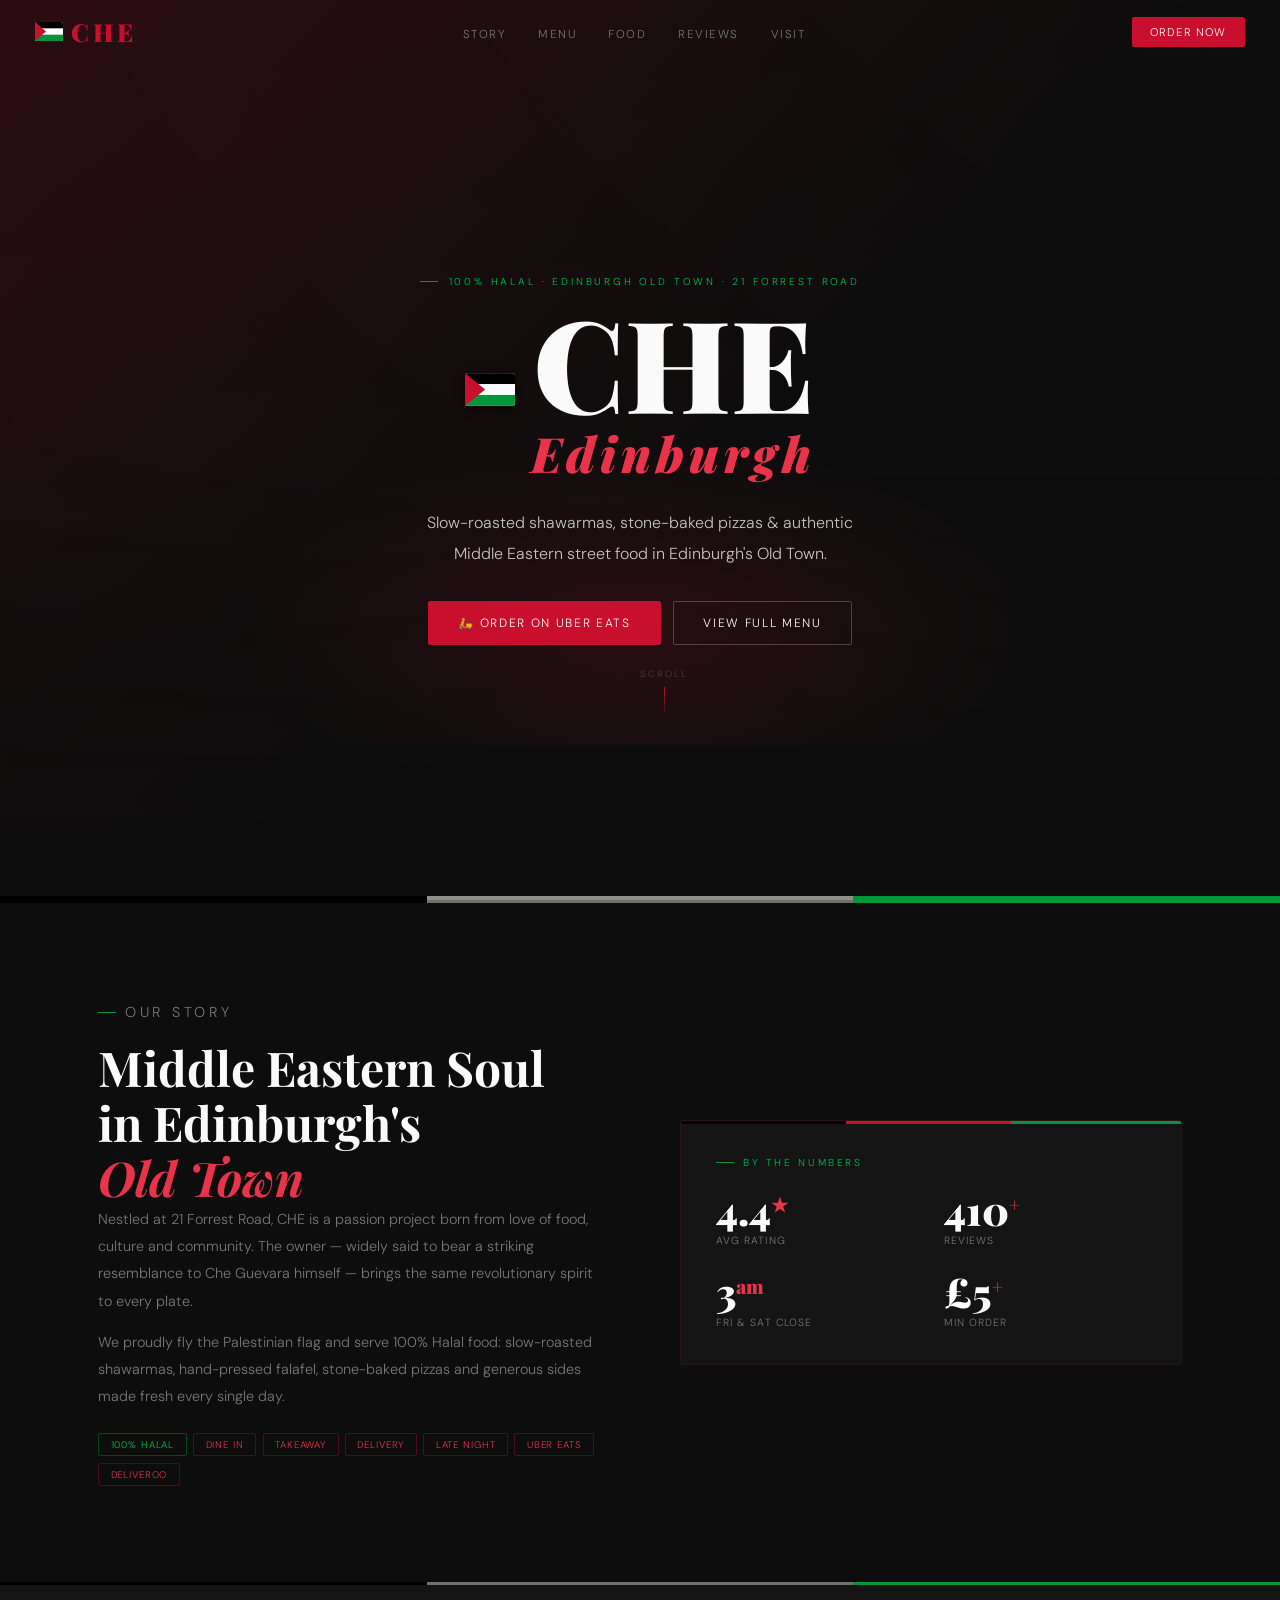
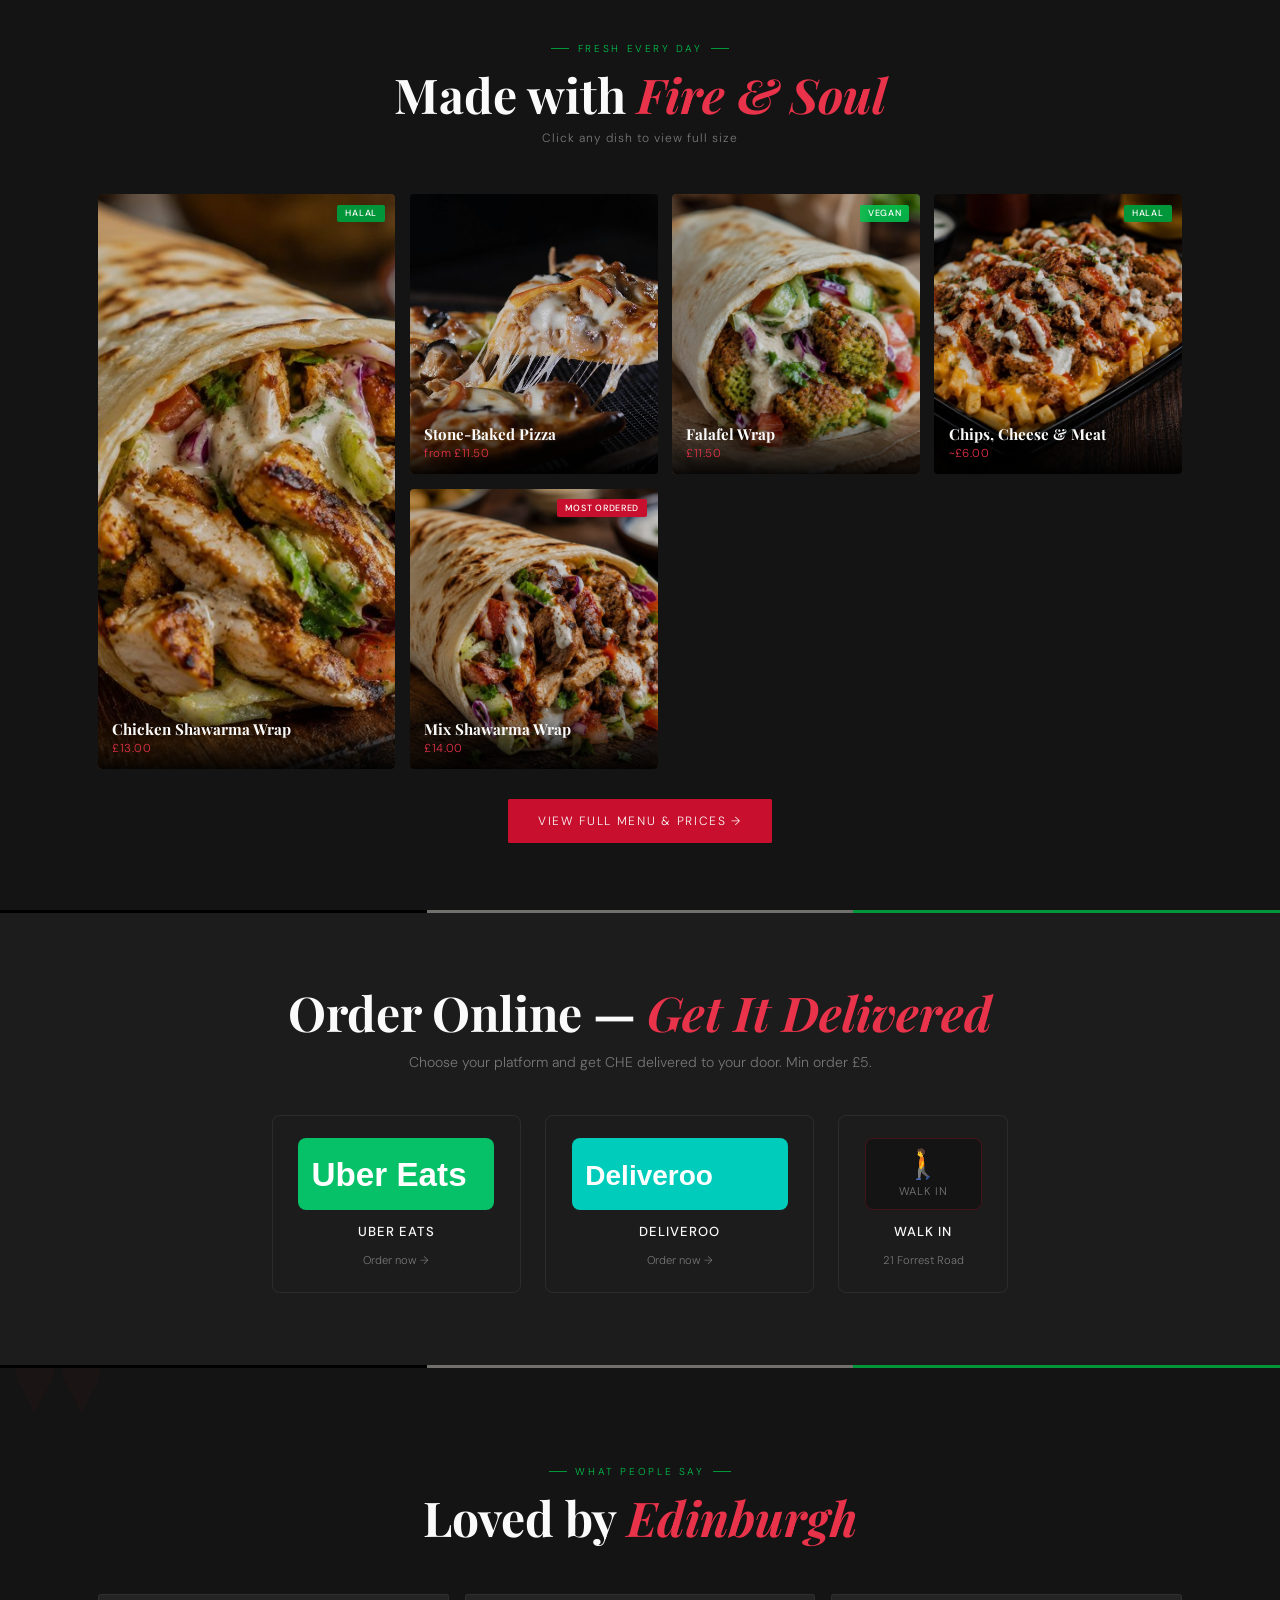
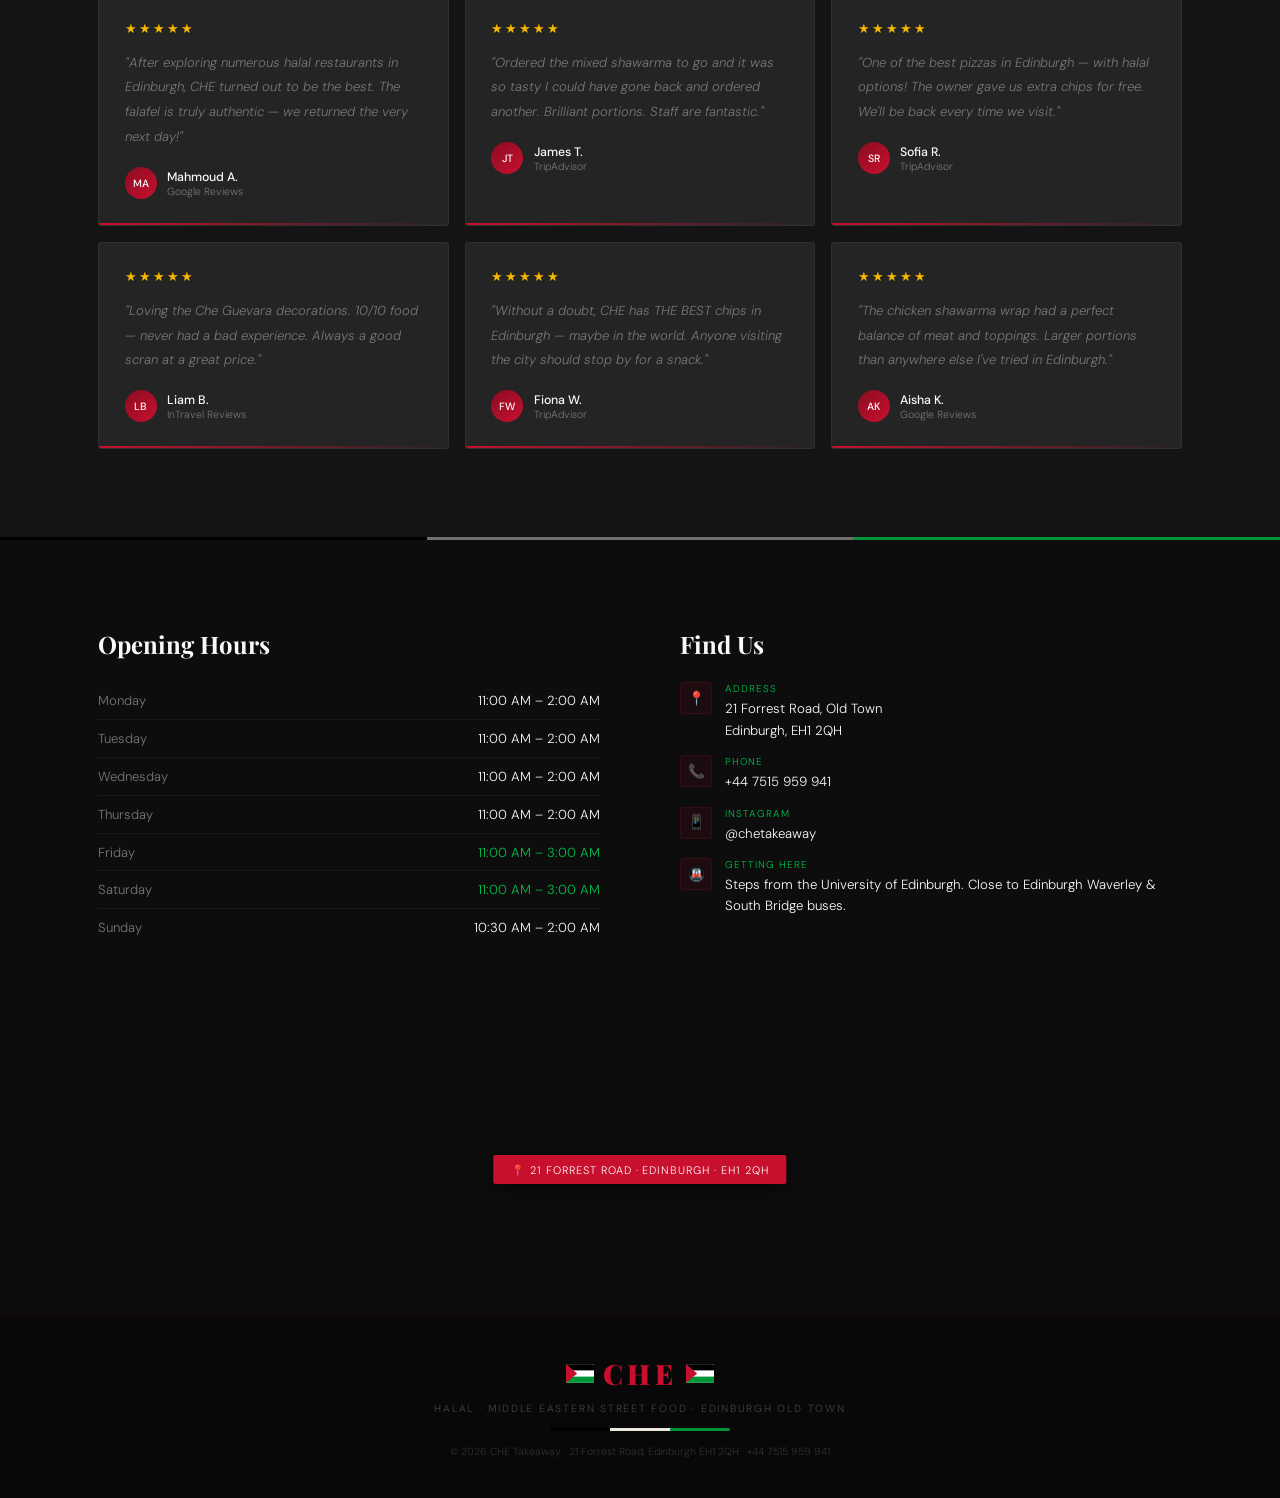
==== index.html @ 6ca1e1d2 "initial commit" ====
<!DOCTYPE html>
<html lang="en">
<head>
<meta charset="UTF-8">
<meta name="viewport" content="width=device-width, initial-scale=1.0">
<meta name="description" content="CHE Takeaway Edinburgh — 100% Halal shawarmas, stone-baked pizzas & Middle Eastern street food at 21 Forrest Road, Old Town, Edinburgh EH1 2QH.">
<title>CHE — Halal Edinburgh · 21 Forrest Road</title>
<link rel="preconnect" href="https://fonts.googleapis.com">
<link rel="preconnect" href="https://fonts.gstatic.com" crossorigin>
<link href="https://fonts.googleapis.com/css2?family=Playfair+Display:ital,wght@0,700;0,900;1,700&family=DM+Sans:opsz,wght@9..40,300;9..40,400;9..40,500&display=swap" rel="stylesheet">
<link rel="stylesheet" href="style.css">
</head>
<body>

<!-- NAV -->
<nav id="nav">
  <a class="nav-logo" href="index.html">
    <svg class="flag-sm" viewBox="0 0 28 19" xmlns="http://www.w3.org/2000/svg"><rect width="28" height="19" fill="#fff"/><rect width="28" height="6.33" fill="#000"/><rect y="12.67" width="28" height="6.33" fill="#009639"/><polygon points="0,0 11,9.5 0,19" fill="#C8102E"/></svg>
    <span class="logo-text">CHE</span>
  </a>
  <ul class="nav-links">
    <li><a href="#about">Story</a></li>
    <li><a href="menu.html">Menu</a></li>
    <li><a href="#food">Food</a></li>
    <li><a href="#reviews">Reviews</a></li>
    <li><a href="#visit">Visit</a></li>
  </ul>
  <div class="nav-actions">
    <a href="https://www.ubereats.com/gb/store/che-takeaway/v60_GKCqQgy2SAcvM6nmnQ?diningMode=DELIVERY&sc=SEARCH_SUGGESTION" target="_blank" class="btn-order">Order Now</a>
  </div>
  <button class="ham" id="ham" aria-label="Open menu">
    <span></span><span></span><span></span>
  </button>
</nav>

<!-- MOBILE DRAWER -->
<div class="mob-menu" id="mobMenu">
  <button class="mob-close" id="mobClose">✕</button>
  <nav class="mob-nav">
    <a href="#about" class="mob-link">Our Story</a>
    <a href="menu.html" class="mob-link">Full Menu</a>
    <a href="#food" class="mob-link">Food</a>
    <a href="#reviews" class="mob-link">Reviews</a>
    <a href="#visit" class="mob-link">Visit Us</a>
  </nav>
  <div class="mob-order">
    <a href="https://www.ubereats.com/gb/store/che-takeaway/v60_GKCqQgy2SAcvM6nmnQ?diningMode=DELIVERY&sc=SEARCH_SUGGESTION" target="_blank" class="mob-btn ue">Uber Eats</a>
    <a href="https://deliveroo.co.uk/menu/edinburgh/old-town-and-canongate/che-old-town?utm_medium=affiliate&utm_source=google_maps_link&fulfillment_type=DELIVERY" target="_blank" class="mob-btn dr">Deliveroo</a>
  </div>
  <div class="mob-flags">
    <svg viewBox="0 0 36 24" class="flag-md" xmlns="http://www.w3.org/2000/svg"><rect width="36" height="24" fill="#fff"/><rect width="36" height="8" fill="#000"/><rect y="16" width="36" height="8" fill="#009639"/><polygon points="0,0 14,12 0,24" fill="#C8102E"/></svg>
    <svg viewBox="0 0 36 24" class="flag-md" xmlns="http://www.w3.org/2000/svg"><rect width="36" height="24" fill="#fff"/><rect width="36" height="8" fill="#000"/><rect y="16" width="36" height="8" fill="#009639"/><polygon points="0,0 14,12 0,24" fill="#C8102E"/></svg>
    <svg viewBox="0 0 36 24" class="flag-md" xmlns="http://www.w3.org/2000/svg"><rect width="36" height="24" fill="#fff"/><rect width="36" height="8" fill="#000"/><rect y="16" width="36" height="8" fill="#009639"/><polygon points="0,0 14,12 0,24" fill="#C8102E"/></svg>
  </div>
</div>

<!-- HERO -->
<section class="hero" id="hero">
  <div class="hero-img">
    <img
      src="https://images.unsplash.com/photo-1603360946369-dc9bb6258143?auto=format&fit=crop&w=2400&q=95&fm=jpg"
      alt="Authentic chicken shawarma at CHE Edinburgh"
      fetchpriority="high"
      decoding="async"
      id="heroImg"
    >
    <div class="hero-img-overlay"></div>
  </div>
  <div class="hero-content">
    <div class="hero-glow"></div>
    <p class="hero-eye hero-anim" style="--d:0ms">
      <span class="eye-line"></span>
      100% Halal · Edinburgh Old Town · 21 Forrest Road
    </p>
    <div class="hero-title-wrap hero-anim" style="--d:200ms">
      <svg class="hero-flag" viewBox="0 0 52 34" xmlns="http://www.w3.org/2000/svg"><rect width="52" height="34" fill="#fff"/><rect width="52" height="11.33" fill="#000"/><rect y="22.67" width="52" height="11.33" fill="#009639"/><polygon points="0,0 21,17 0,34" fill="#C8102E"/></svg>
      <h1 class="hero-title">CHE<em>Edinburgh</em></h1>
    </div>
    <p class="hero-sub hero-anim" style="--d:400ms">
      Slow-roasted shawarmas, stone-baked pizzas &amp; authentic<br>Middle Eastern street food in Edinburgh's Old Town.
    </p>
    <div class="hero-btns hero-anim" style="--d:580ms">
      <a href="https://www.ubereats.com/gb/store/che-takeaway/v60_GKCqQgy2SAcvM6nmnQ?diningMode=DELIVERY&sc=SEARCH_SUGGESTION" target="_blank" class="btn-primary">🛵 Order on Uber Eats</a>
      <a href="menu.html" class="btn-ghost">View Full Menu</a>
    </div>
    <div class="hero-scroll hero-anim" style="--d:1000ms">
      <span>Scroll</span>
      <div class="scroll-line"></div>
    </div>
  </div>
  <div class="flag-band"><div class="fb-blk"></div><div class="fb-wht"></div><div class="fb-grn"></div></div>
</section>

<div class="flag-divider"><div></div><div></div><div></div></div>

<!-- ABOUT -->
<section id="about">
  <div class="about-wrap">
    <div class="about-text" data-anim="fade-left">
      <p class="section-label">Our Story</p>
      <h2 class="section-title">Middle Eastern Soul<br>in Edinburgh's<br><em>Old Town</em></h2>
      <p>Nestled at 21 Forrest Road, CHE is a passion project born from love of food, culture and community. The owner — widely said to bear a striking resemblance to Che Guevara himself — brings the same revolutionary spirit to every plate.</p>
      <p>We proudly fly the Palestinian flag and serve 100% Halal food: slow-roasted shawarmas, hand-pressed falafel, stone-baked pizzas and generous sides made fresh every single day.</p>
      <div class="badges" data-anim="fade-up" data-delay="200">
        <span class="badge green">100% Halal</span>
        <span class="badge">Dine In</span>
        <span class="badge">Takeaway</span>
        <span class="badge">Delivery</span>
        <span class="badge">Late Night</span>
        <span class="badge">Uber Eats</span>
        <span class="badge">Deliveroo</span>
      </div>
    </div>
    <div class="about-card" data-anim="fade-right">
      <div class="card-flag-bar"></div>
      <p class="section-label">By the Numbers</p>
      <div class="stats-grid">
        <div class="stat" data-anim="fade-up" data-delay="0"><div class="stat-num">4.4<sup>★</sup></div><div class="stat-lbl">Avg Rating</div></div>
        <div class="stat" data-anim="fade-up" data-delay="100"><div class="stat-num">410<sup>+</sup></div><div class="stat-lbl">Reviews</div></div>
        <div class="stat" data-anim="fade-up" data-delay="200"><div class="stat-num">3<sup>am</sup></div><div class="stat-lbl">Fri &amp; Sat Close</div></div>
        <div class="stat" data-anim="fade-up" data-delay="300"><div class="stat-num">£5<sup>+</sup></div><div class="stat-lbl">Min Order</div></div>
      </div>
    </div>
  </div>
</section>

<div class="flag-divider"><div></div><div></div><div></div></div>

<!-- FOOD SHOWCASE -->
<section id="food" class="showcase-section">
  <div class="section-inner">
    <div class="sec-hd" data-anim="fade-up">
      <p class="sec-eye">Fresh Every Day</p>
      <h2 class="section-title">Made with <em>Fire &amp; Soul</em></h2>
      <p class="sec-sub">Click any dish to view full size</p>
    </div>
    <div class="showcase-grid">
      <div class="food-card tall" data-anim="zoom-in" data-delay="0" onclick="openGallery(0)">
        <img src="images/shawarma.jpg" alt="Chicken Shawarma Wrap" loading="lazy" onerror="imgFallback(this)">
        <div class="fc-badge halal">Halal</div>
        <div class="fc-info"><div class="fc-name">Chicken Shawarma Wrap</div><div class="fc-price">£13.00</div></div>
        <div class="fc-zoom">⊕</div>
      </div>
      <div class="food-card" data-anim="zoom-in" data-delay="80" onclick="openGallery(1)">
        <img src="images/campagnol_pizza.jpg" alt="Stone-Baked Pizza" loading="lazy" onerror="imgFallback(this)">
        <div class="fc-info"><div class="fc-name">Stone-Baked Pizza</div><div class="fc-price">from £11.50</div></div>
        <div class="fc-zoom">⊕</div>
      </div>
      <div class="food-card" data-anim="zoom-in" data-delay="160" onclick="openGallery(2)">
        <img src="images/falafel_wrap.jpg" alt="Falafel Wrap" loading="lazy" onerror="imgFallback(this)">
        <div class="fc-badge vegan">Vegan</div>
        <div class="fc-info"><div class="fc-name">Falafel Wrap</div><div class="fc-price">£11.50</div></div>
        <div class="fc-zoom">⊕</div>
      </div>
      <div class="food-card" data-anim="zoom-in" data-delay="240" onclick="openGallery(3)">
        <img src="images/loaded_chips.jpg" alt="Loaded Chips with Meat" loading="lazy" onerror="imgFallback(this)">
        <div class="fc-badge halal">Halal</div>
        <div class="fc-info"><div class="fc-name">Chips, Cheese &amp; Meat</div><div class="fc-price">~£6.00</div></div>
        <div class="fc-zoom">⊕</div>
      </div>
      <div class="food-card" data-anim="zoom-in" data-delay="320" onclick="openGallery(4)">
        <img src="images/mix_shawarma.jpg" alt="Mix Shawarma Wrap" loading="lazy" onerror="imgFallback(this)">
        <div class="fc-badge best">Most Ordered</div>
        <div class="fc-info"><div class="fc-name">Mix Shawarma Wrap</div><div class="fc-price">£14.00</div></div>
        <div class="fc-zoom">⊕</div>
      </div>
    </div>
    <div class="showcase-cta" data-anim="fade-up" data-delay="200">
      <a href="menu.html" class="btn-primary">View Full Menu &amp; Prices →</a>
    </div>
  </div>
</section>

<!-- LIGHTBOX -->
<div class="lightbox" id="lightbox">
  <div class="lb-backdrop" onclick="closeLightbox()"></div>
  <button class="lb-close" onclick="closeLightbox()">✕</button>
  <button class="lb-prev" onclick="shiftGallery(-1)">&#8592;</button>
  <button class="lb-next" onclick="shiftGallery(1)">&#8594;</button>
  <div class="lb-inner">
    <img id="lb-img" src="" alt="">
    <div class="lb-caption">
      <div id="lb-name"></div>
      <div id="lb-price"></div>
    </div>
  </div>
</div>

<div class="flag-divider"><div></div><div></div><div></div></div>

<!-- ORDER NOW — proper brand logos -->
<section class="order-section" id="order">
  <div class="section-inner order-inner">
    <div data-anim="fade-up">
      <h2 class="section-title">Order Online — <em>Get It Delivered</em></h2>
      <p class="order-sub">Choose your platform and get CHE delivered to your door. Min order £5.</p>
    </div>
    <div class="app-grid">

      <a href="https://www.ubereats.com/gb/store/che-takeaway/v60_GKCqQgy2SAcvM6nmnQ?diningMode=DELIVERY&sc=SEARCH_SUGGESTION" target="_blank" class="app-card" data-anim="fade-up" data-delay="0">
        <div class="app-logo-wrap" style="background:#06C167;">
          <svg xmlns="http://www.w3.org/2000/svg" viewBox="0 0 260 70" width="180" height="54">
            <text x="8" y="52" font-family="'Arial Black',Arial,sans-serif" font-weight="900" font-size="48" fill="white">Uber Eats</text>
          </svg>
        </div>
        <div class="app-name">Uber Eats</div>
        <div class="app-sub">Order now →</div>
      </a>

      <a href="https://deliveroo.co.uk/menu/edinburgh/old-town-and-canongate/che-old-town?utm_medium=affiliate&utm_source=google_maps_link&fulfillment_type=DELIVERY" target="_blank" class="app-card" data-anim="fade-up" data-delay="100">
        <div class="app-logo-wrap" style="background:#00CCBC;">
          <svg xmlns="http://www.w3.org/2000/svg" viewBox="0 0 300 70" width="200" height="54">
            <text x="8" y="52" font-family="'Arial Black',Arial,sans-serif" font-weight="900" font-size="42" fill="white">Deliveroo</text>
          </svg>
        </div>
        <div class="app-name">Deliveroo</div>
        <div class="app-sub">Order now →</div>
      </a>

      <a href="#visit" class="app-card" data-anim="fade-up" data-delay="200">
        <div class="app-logo-wrap walkin-logo">
          <span class="walkin-icon">🚶</span>
          <span class="walkin-text">Walk In</span>
        </div>
        <div class="app-name">Walk In</div>
        <div class="app-sub">21 Forrest Road</div>
      </a>

    </div>
  </div>
</section>

<div class="flag-divider"><div></div><div></div><div></div></div>

<!-- REVIEWS -->
<section id="reviews" class="reviews-section">
  <div class="big-quote">"</div>
  <div class="section-inner">
    <div class="sec-hd" data-anim="fade-up">
      <p class="sec-eye">What People Say</p>
      <h2 class="section-title">Loved by <em>Edinburgh</em></h2>
    </div>
    <div class="reviews-grid">
      <div class="review-card" data-anim="fade-up" data-delay="0"><div class="stars">★★★★★</div><p class="review-text">"After exploring numerous halal restaurants in Edinburgh, CHE turned out to be the best. The falafel is truly authentic — we returned the very next day!"</p><div class="reviewer"><div class="r-avatar">MA</div><div><div class="r-name">Mahmoud A.</div><div class="r-src">Google Reviews</div></div></div></div>
      <div class="review-card" data-anim="fade-up" data-delay="100"><div class="stars">★★★★★</div><p class="review-text">"Ordered the mixed shawarma to go and it was so tasty I could have gone back and ordered another. Brilliant portions. Staff are fantastic."</p><div class="reviewer"><div class="r-avatar">JT</div><div><div class="r-name">James T.</div><div class="r-src">TripAdvisor</div></div></div></div>
      <div class="review-card" data-anim="fade-up" data-delay="200"><div class="stars">★★★★★</div><p class="review-text">"One of the best pizzas in Edinburgh — with halal options! The owner gave us extra chips for free. We'll be back every time we visit."</p><div class="reviewer"><div class="r-avatar">SR</div><div><div class="r-name">Sofia R.</div><div class="r-src">TripAdvisor</div></div></div></div>
      <div class="review-card" data-anim="fade-up" data-delay="0"><div class="stars">★★★★★</div><p class="review-text">"Loving the Che Guevara decorations. 10/10 food — never had a bad experience. Always a good scran at a great price."</p><div class="reviewer"><div class="r-avatar">LB</div><div><div class="r-name">Liam B.</div><div class="r-src">InTravel Reviews</div></div></div></div>
      <div class="review-card" data-anim="fade-up" data-delay="100"><div class="stars">★★★★★</div><p class="review-text">"Without a doubt, CHE has THE BEST chips in Edinburgh — maybe in the world. Anyone visiting the city should stop by for a snack."</p><div class="reviewer"><div class="r-avatar">FW</div><div><div class="r-name">Fiona W.</div><div class="r-src">TripAdvisor</div></div></div></div>
      <div class="review-card" data-anim="fade-up" data-delay="200"><div class="stars">★★★★★</div><p class="review-text">"The chicken shawarma wrap had a perfect balance of meat and toppings. Larger portions than anywhere else I've tried in Edinburgh."</p><div class="reviewer"><div class="r-avatar">AK</div><div><div class="r-name">Aisha K.</div><div class="r-src">Google Reviews</div></div></div></div>
    </div>
  </div>
</section>

<div class="flag-divider"><div></div><div></div><div></div></div>

<!-- VISIT -->
<section id="visit" class="visit-section">
  <div class="section-inner visit-grid">
    <div data-anim="fade-left">
      <h2 class="info-title">Opening Hours</h2>
      <ul class="hours-list">
        <li><span class="day">Monday</span><span class="time">11:00 AM – 2:00 AM</span></li>
        <li><span class="day">Tuesday</span><span class="time">11:00 AM – 2:00 AM</span></li>
        <li><span class="day">Wednesday</span><span class="time">11:00 AM – 2:00 AM</span></li>
        <li><span class="day">Thursday</span><span class="time">11:00 AM – 2:00 AM</span></li>
        <li><span class="day">Friday</span><span class="time late">11:00 AM – 3:00 AM</span></li>
        <li><span class="day">Saturday</span><span class="time late">11:00 AM – 3:00 AM</span></li>
        <li class="no-border"><span class="day">Sunday</span><span class="time">10:30 AM – 2:00 AM</span></li>
      </ul>
    </div>
    <div data-anim="fade-right">
      <h2 class="info-title">Find Us</h2>
      <ul class="contact-list">
        <li><div class="contact-icon">📍</div><div><div class="contact-label">Address</div><div class="contact-val">21 Forrest Road, Old Town<br>Edinburgh, EH1 2QH</div></div></li>
        <li><div class="contact-icon">📞</div><div><div class="contact-label">Phone</div><div class="contact-val"><a href="tel:+447515959941">+44 7515 959 941</a></div></div></li>
        <li><div class="contact-icon">📱</div><div><div class="contact-label">Instagram</div><div class="contact-val"><a href="https://www.instagram.com/chetakeaway/" target="_blank">@chetakeaway</a></div></div></li>
        <li><div class="contact-icon">🚇</div><div><div class="contact-label">Getting Here</div><div class="contact-val">Steps from the University of Edinburgh. Close to Edinburgh Waverley &amp; South Bridge buses.</div></div></li>
      </ul>
    </div>
  </div>
</section>

<div class="map-wrap">
  <iframe src="https://maps.google.com/maps?q=21+Forrest+Road+Edinburgh+EH1+2QH&output=embed&z=16" loading="lazy" title="CHE Edinburgh location" referrerpolicy="no-referrer-when-downgrade"></iframe>
  <div class="map-pin">📍 21 Forrest Road · Edinburgh · EH1 2QH</div>
</div>

<footer>
  <div class="footer-logo">
    <svg viewBox="0 0 30 20" class="flag-sm" xmlns="http://www.w3.org/2000/svg"><rect width="30" height="20" fill="#fff"/><rect width="30" height="6.67" fill="#000"/><rect y="13.33" width="30" height="6.67" fill="#009639"/><polygon points="0,0 12,10 0,20" fill="#C8102E"/></svg>
    <span>CHE</span>
    <svg viewBox="0 0 30 20" class="flag-sm" xmlns="http://www.w3.org/2000/svg"><rect width="30" height="20" fill="#fff"/><rect width="30" height="6.67" fill="#000"/><rect y="13.33" width="30" height="6.67" fill="#009639"/><polygon points="0,0 12,10 0,20" fill="#C8102E"/></svg>
  </div>
  <p class="footer-tagline">Halal · Middle Eastern Street Food · Edinburgh Old Town</p>
  <div class="footer-flag"><div></div><div></div><div></div></div>
  <p class="footer-legal">© 2026 CHE Takeaway · 21 Forrest Road, Edinburgh EH1 2QH · +44 7515 959 941</p>
</footer>

<script src="menu-data.js"></script>
<script src="main.js"></script>
</body>
</html>
---- style.css ----
/* ═══════════════════════════════════════
   CHE Edinburgh — style.css
   ═══════════════════════════════════════ */

*, *::before, *::after { box-sizing: border-box; margin: 0; padding: 0; }

:root {
  --red:   #C8102E;
  --red-l: #E8334A;
  --red-d: #8B0C22;
  --green: #009639;
  --grn-l: #00C04B;
  --blk:   #0D0D0D;
  --blk2:  #141414;
  --blk3:  #1C1C1C;
  --blk4:  #242424;
  --wht:   #FAFAFA;
  --off:   #EDE8E0;
  --grey:  #777;
  --grey2: #444;
  --ease:  cubic-bezier(.16,1,.3,1);
  --fd:    'Playfair Display', serif;
  --fb:    'DM Sans', sans-serif;
}

html { scroll-behavior: smooth; -webkit-tap-highlight-color: transparent; }

body {
  background: var(--blk);
  color: var(--wht);
  font-family: var(--fb);
  font-weight: 300;
  overflow-x: hidden;
  -webkit-font-smoothing: antialiased;
}

img { display: block; max-width: 100%; }
a { color: inherit; }
button { font-family: var(--fb); }

/* ══════════════════════════════════
   SCROLL ANIMATIONS
══════════════════════════════════ */
[data-anim] {
  opacity: 0;
  transition: opacity .8s var(--ease), transform .8s var(--ease);
}
[data-anim="fade-up"]    { transform: translateY(32px); }
[data-anim="fade-left"]  { transform: translateX(-40px); }
[data-anim="fade-right"] { transform: translateX(40px); }
[data-anim="zoom-in"]    { transform: scale(.92); }
[data-anim].visible      { opacity: 1; transform: none; }

/* Hero CSS animations (no JS needed) */
.hero-anim {
  opacity: 0;
  transform: translateY(22px);
  animation: heroFadeUp .9s var(--ease) forwards;
  animation-delay: var(--d, 0ms);
}
@keyframes heroFadeUp {
  to { opacity: 1; transform: none; }
}

/* ══════════════════════════════════
   FLAG + DIVIDERS
══════════════════════════════════ */
.flag-sm  { display: block; width: 28px; height: 19px; border-radius: 2px; overflow: hidden; flex-shrink: 0; }
.flag-md  { display: block; width: 36px; height: 24px; border-radius: 2px; overflow: hidden; }
.hero-flag { display: block; width: 50px; height: 33px; border-radius: 3px; overflow: hidden; flex-shrink: 0; box-shadow: 0 2px 12px rgba(0,0,0,.7); }

.flag-divider { height: 3px; display: flex; }
.flag-divider div:nth-child(1) { flex: 1; background: #000; }
.flag-divider div:nth-child(2) { flex: 1; background: var(--off); opacity: .45; }
.flag-divider div:nth-child(3) { flex: 1; background: var(--green); }

.flag-band { position: absolute; bottom: 0; left: 0; right: 0; height: 4px; display: flex; }
.fb-blk { flex: 1; background: #000; }
.fb-wht { flex: 1; background: var(--off); opacity: .6; }
.fb-grn { flex: 1; background: var(--green); }

/* ══════════════════════════════════
   NAV
══════════════════════════════════ */
nav {
  position: fixed;
  top: 0; left: 0; right: 0;
  z-index: 200;
  height: 64px;
  padding: 0 2.2rem;
  display: flex;
  align-items: center;
  justify-content: space-between;
  transition: background .4s, box-shadow .4s;
}
nav.scrolled {
  background: rgba(13,13,13,.97);
  backdrop-filter: blur(18px);
  -webkit-backdrop-filter: blur(18px);
  box-shadow: 0 1px 0 rgba(255,255,255,.05);
}
.nav-logo { display: flex; align-items: center; gap: 8px; text-decoration: none; flex-shrink: 0; }

/* CHE NAME — Palestinian red */
.logo-text {
  font-family: var(--fd);
  font-size: 1.55rem;
  font-weight: 900;
  letter-spacing: .14em;
  color: var(--red) !important;
  line-height: 1;
}

.nav-links { display: flex; gap: 2rem; list-style: none; }
.nav-links a { font-size: .72rem; letter-spacing: .13em; text-transform: uppercase; color: var(--grey); text-decoration: none; transition: color .2s; }
.nav-links a:hover { color: var(--wht); }
.nav-actions { display: flex; gap: .6rem; }
.btn-order {
  font-size: .7rem; letter-spacing: .1em; text-transform: uppercase;
  padding: .42rem 1.1rem; border-radius: 2px; text-decoration: none;
  background: var(--red); color: var(--wht); border: 1px solid var(--red);
  transition: background .2s; white-space: nowrap;
}
.btn-order:hover { background: var(--red-l); }

/* Hamburger */
.ham { display: none; flex-direction: column; gap: 5px; cursor: pointer; padding: 8px; border: none; background: none; }
.ham span { display: block; width: 22px; height: 1.5px; background: var(--wht); border-radius: 2px; transition: transform .3s, opacity .3s; }
.ham.open span:first-child  { transform: translateY(6.5px) rotate(45deg); }
.ham.open span:nth-child(2) { opacity: 0; }
.ham.open span:last-child   { transform: translateY(-6.5px) rotate(-45deg); }

/* Mobile drawer */
.mob-menu {
  position: fixed; inset: 0; z-index: 190;
  background: rgba(13,13,13,.98); backdrop-filter: blur(20px); -webkit-backdrop-filter: blur(20px);
  display: flex; flex-direction: column; align-items: center; justify-content: center;
  padding: 5rem 2rem 3rem;
  gap: 2.2rem;
  overflow-y: auto;
  opacity: 0; visibility: hidden; transition: opacity .35s, visibility .35s;
}
.mob-menu.open { opacity: 1; visibility: visible; }
.mob-close { position: absolute; top: 1.2rem; right: 1.5rem; background: none; border: none; color: var(--grey); font-size: 1.5rem; cursor: pointer; padding: .5rem; line-height: 1; }
.mob-nav { display: flex; flex-direction: column; align-items: center; gap: 1.4rem; width: 100%; }
.mob-link { font-family: var(--fd); font-size: clamp(1.6rem, 7vw, 2.1rem); font-weight: 700; color: var(--wht); text-decoration: none; transition: color .2s; white-space: nowrap; }
.mob-link:hover { color: var(--red-l); }
.mob-order { display: flex; flex-direction: column; gap: .75rem; align-items: center; width: 100%; max-width: 260px; }
.mob-btn { font-size: .78rem; letter-spacing: .08em; text-transform: uppercase; padding: .75rem 1.5rem; border-radius: 3px; text-decoration: none; color: var(--wht); font-family: var(--fb); width: 100%; text-align: center; }
.mob-btn.ue { background: #06C167; }
.mob-btn.je { background: #FF8000; }
.mob-btn.dr { background: #00CCBC; }
.mob-flags { display: flex; gap: 10px; }

/* ══════════════════════════════════
   HERO
══════════════════════════════════ */
.hero { min-height: 100svh; position: relative; overflow: hidden; display: flex; align-items: center; justify-content: center; }
.hero-img { position: absolute; inset: 0; z-index: 0; overflow: hidden; }
.hero-img img { width: 100%; height: 120%; object-fit: cover; object-position: center; filter: brightness(.55); will-change: transform; transform: scale(1.04); }
.hero-img-overlay {
  position: absolute; inset: 0;
  background:
    linear-gradient(to top, rgba(13,13,13,.95) 0%, rgba(13,13,13,.35) 50%, rgba(13,13,13,.15) 100%),
    linear-gradient(135deg, rgba(139,12,34,.3) 0%, transparent 55%);
}
.hero-content {
  position: relative; z-index: 1;
  display: flex; flex-direction: column; align-items: center; justify-content: center; text-align: center;
  padding: 120px 2rem 100px; max-width: 860px; margin: 0 auto; width: 100%;
}
.hero-glow {
  position: absolute; inset: 0; z-index: 0;
  background: radial-gradient(ellipse 70% 50% at 50% 80%, rgba(200,16,46,.15) 0%, transparent 65%);
  pointer-events: none;
}
.hero-eye {
  font-size: .63rem; letter-spacing: .28em; text-transform: uppercase; color: var(--grn-l);
  margin-bottom: 1rem; display: flex; align-items: center; justify-content: center; gap: .65rem; position: relative; z-index: 1;
}
.eye-line { display: block; width: 18px; height: 1px; background: var(--green); }
.hero-title-wrap { display: flex; align-items: center; justify-content: center; gap: 1rem; margin-bottom: .7rem; position: relative; z-index: 1; }
.hero-title { font-family: var(--fd); font-size: clamp(4rem,10vw,9rem); font-weight: 900; line-height: .9; color: var(--wht); margin: 0; }
.hero-title em { font-style: italic; color: var(--red-l); display: block; font-size: .38em; letter-spacing: .1em; margin-top: .25em; }
.hero-sub { margin-top: 1.4rem; font-size: clamp(.85rem,1.5vw,1rem); color: rgba(255,255,255,.75); max-width: 560px; line-height: 1.9; position: relative; z-index: 1; }
.hero-btns { margin-top: 2rem; display: flex; gap: .8rem; flex-wrap: wrap; justify-content: center; position: relative; z-index: 1; }
.btn-primary {
  background: var(--red); color: var(--wht); border: 1px solid var(--red);
  padding: .82rem 1.8rem; font-size: .75rem; letter-spacing: .14em; text-transform: uppercase;
  border-radius: 2px; text-decoration: none; transition: background .2s, transform .18s; font-family: var(--fb);
}
.btn-primary:hover { background: var(--red-l); transform: translateY(-1px); }
.btn-ghost {
  color: var(--wht); border: 1px solid rgba(255,255,255,.22); padding: .82rem 1.8rem;
  font-size: .75rem; letter-spacing: .14em; text-transform: uppercase; border-radius: 2px;
  text-decoration: none; transition: border-color .2s, transform .18s; font-family: var(--fb);
}
.btn-ghost:hover { border-color: var(--wht); transform: translateY(-1px); }
.hero-scroll { position: absolute; bottom: 1.8rem; left: 50%; transform: translateX(-50%); display: flex; flex-direction: column; align-items: center; gap: .4rem; z-index: 1; }
.hero-scroll span { font-size: .59rem; letter-spacing: .22em; text-transform: uppercase; color: var(--grey2); }
.scroll-line { width: 1px; height: 30px; background: linear-gradient(to bottom, var(--red), transparent); animation: scrollPulse 2s ease-in-out infinite; }
@keyframes scrollPulse { 0%,100%{opacity:.3}50%{opacity:1} }

/* ══════════════════════════════════
   SHARED SECTION
══════════════════════════════════ */
.section-inner { max-width: 1180px; margin: 0 auto; padding: 0 3rem; }
.section-label { font-size: .63rem; letter-spacing: .26em; text-transform: uppercase; color: var(--grn-l); margin-bottom: .9rem; display: flex; align-items: center; gap: .55rem; }
.section-label::before { content: ''; display: block; width: 18px; height: 1px; background: var(--green); }
.section-title { font-family: var(--fd); font-size: clamp(1.9rem,4vw,3rem); font-weight: 700; color: var(--wht); line-height: 1.15; }
.section-title em { font-style: italic; color: var(--red-l); }
.sec-hd { text-align: center; margin-bottom: 3rem; }
.sec-eye { font-size: .63rem; letter-spacing: .26em; text-transform: uppercase; color: var(--grn-l); display: inline-flex; align-items: center; gap: .55rem; margin-bottom: .75rem; }
.sec-eye::before,.sec-eye::after { content: ''; display: block; width: 18px; height: 1px; background: var(--green); }
.sec-sub { font-size: .75rem; color: var(--grey); letter-spacing: .08em; margin-top: .5rem; }

/* ══════════════════════════════════
   ABOUT
══════════════════════════════════ */
#about { padding: 6rem 0; }
.about-wrap { max-width: 1180px; margin: 0 auto; padding: 0 3rem; display: grid; grid-template-columns: 1fr 1fr; gap: 5rem; align-items: center; }
.about-text p { color: var(--grey); line-height: 1.9; font-size: .9rem; margin-bottom: .85rem; }
.badges { display: flex; gap: .4rem; flex-wrap: wrap; margin-top: 1.4rem; }
.badge { font-size: .6rem; letter-spacing: .09em; text-transform: uppercase; border: 1px solid rgba(200,16,46,.35); color: var(--red-l); padding: .26rem .72rem; border-radius: 2px; }
.badge.green { border-color: rgba(0,150,57,.4); color: var(--grn-l); }
.about-card { background: var(--blk2); border: 1px solid rgba(200,16,46,.12); border-radius: 3px; padding: 2.2rem; position: relative; overflow: hidden; }
.card-flag-bar { position: absolute; top: 0; left: 0; right: 0; height: 3px; background: linear-gradient(to right, #000 33%, var(--red) 33% 66%, var(--green) 66%); }
.stats-grid { display: grid; grid-template-columns: 1fr 1fr; gap: 1.6rem; margin-top: 1.3rem; }
.stat-num { font-family: var(--fd); font-size: 2.5rem; font-weight: 900; color: var(--wht); line-height: 1; }
.stat-num sup { color: var(--red-l); font-size: 1.2rem; }
.stat-lbl { font-size: .65rem; letter-spacing: .1em; text-transform: uppercase; color: var(--grey); margin-top: .25rem; }

/* ══════════════════════════════════
   FOOD SHOWCASE
══════════════════════════════════ */
.showcase-section { background: var(--blk2); padding: 3rem 0 5rem; }
.showcase-grid { display: grid; grid-template-columns: 1.2fr 1fr 1fr 1fr; grid-template-rows: 280px 280px; gap: .9rem; margin-top: 2.5rem; }
.food-card { border-radius: 4px; overflow: hidden; position: relative; cursor: pointer; }
.food-card.tall { grid-row: span 2; }
.food-card img { width: 100%; height: 100%; object-fit: cover; filter: brightness(.82); transition: transform .55s ease, filter .55s ease; }
.food-card:hover img { transform: scale(1.07); filter: brightness(.55); }
.food-card:hover .fc-info { background: linear-gradient(to top, rgba(0,0,0,.97), transparent); }
.fc-badge { position: absolute; top: .65rem; right: .65rem; font-size: .56rem; letter-spacing: .08em; text-transform: uppercase; padding: .18rem .5rem; border-radius: 2px; font-family: var(--fb); font-weight: 500; }
.fc-badge.halal { background: var(--green); color: #fff; }
.fc-badge.vegan { background: rgba(0,200,80,.85); color: #fff; }
.fc-badge.best  { background: var(--red); color: #fff; }
.fc-info { position: absolute; bottom: 0; left: 0; right: 0; padding: 1.1rem .9rem .8rem; background: linear-gradient(to top, rgba(0,0,0,.92), transparent); transition: background .3s; }
.fc-name { font-family: var(--fd); font-size: .95rem; font-weight: 700; color: var(--wht); line-height: 1.2; margin-bottom: .18rem; }
.fc-price { font-size: .72rem; color: var(--red-l); letter-spacing: .04em; }
.fc-zoom { position: absolute; top: .7rem; left: .7rem; background: rgba(0,0,0,.55); border-radius: 50%; width: 32px; height: 32px; display: flex; align-items: center; justify-content: center; font-size: 1rem; opacity: 0; transition: opacity .3s; color: var(--wht); font-weight: 700; }
.food-card:hover .fc-zoom { opacity: 1; }
.showcase-cta { text-align: center; margin-top: 2.5rem; }

/* ══════════════════════════════════
   LIGHTBOX
══════════════════════════════════ */
.lightbox { position: fixed; inset: 0; z-index: 999; display: flex; align-items: center; justify-content: center; opacity: 0; visibility: hidden; transition: opacity .35s, visibility .35s; }
.lightbox.open { opacity: 1; visibility: visible; }
.lb-backdrop { position: absolute; inset: 0; background: rgba(0,0,0,.92); backdrop-filter: blur(8px); cursor: pointer; }
.lb-inner { position: relative; max-width: 860px; width: 90vw; z-index: 1; transform: scale(.92); transition: transform .4s var(--ease); }
.lightbox.open .lb-inner { transform: scale(1); }
.lb-inner img { width: 100%; max-height: 80vh; object-fit: cover; border-radius: 6px; display: block; transition: opacity .18s; }
.lb-caption { text-align: center; margin-top: 1rem; }
#lb-name { font-family: var(--fd); font-size: 1.3rem; font-weight: 700; color: var(--wht); }
#lb-price { font-size: .85rem; color: var(--red-l); margin-top: .2rem; }
.lb-close { position: fixed; top: 1.2rem; right: 1.2rem; background: rgba(255,255,255,.1); border: none; color: var(--wht); font-size: 1.3rem; width: 40px; height: 40px; border-radius: 50%; cursor: pointer; display: flex; align-items: center; justify-content: center; transition: background .2s; z-index: 2; }
.lb-close:hover { background: var(--red); }
.lb-prev,.lb-next { position: fixed; top: 50%; transform: translateY(-50%); background: rgba(255,255,255,.08); border: 1px solid rgba(255,255,255,.15); color: var(--wht); font-size: 1.5rem; width: 48px; height: 48px; border-radius: 50%; cursor: pointer; display: flex; align-items: center; justify-content: center; transition: background .2s; z-index: 2; }
.lb-prev { left: 1rem; }
.lb-next { right: 1rem; }
.lb-prev:hover,.lb-next:hover { background: var(--red); }

/* ══════════════════════════════════
   ORDER SECTION — brand logos
══════════════════════════════════ */
.order-section { background: var(--blk3); padding: 4.5rem 0; }
.order-inner { text-align: center; }
.order-sub { font-size: .88rem; color: var(--grey); line-height: 1.75; max-width: 520px; margin: .65rem auto 2.5rem; }
.app-grid { display: flex; gap: 1.5rem; justify-content: center; flex-wrap: wrap; }
.app-card {
  display: flex; flex-direction: column; align-items: center; gap: .8rem;
  padding: 1.4rem 1.6rem 1.6rem; border: 1px solid rgba(255,255,255,.07);
  border-radius: 8px; text-decoration: none; transition: border-color .25s, background .25s, transform .25s;
  min-width: 170px; flex: 0 0 auto;
}
.app-card:hover { border-color: rgba(255,255,255,.18); background: rgba(255,255,255,.04); transform: translateY(-5px); }
.app-logo-wrap {
  width: 100%; height: 72px; border-radius: 8px;
  display: flex; align-items: center; justify-content: center;
  transition: transform .25s, filter .25s; overflow: hidden; padding: 0 .5rem;
}
.app-card:hover .app-logo-wrap { transform: scale(1.04); filter: brightness(1.08); }
.walkin-logo { background: var(--blk2) !important; border: 1px solid rgba(200,16,46,.25); flex-direction: column; gap: .3rem; }
.walkin-icon { font-size: 1.8rem; line-height: 1; }
.walkin-text { font-size: .7rem; letter-spacing: .08em; text-transform: uppercase; color: var(--grey); }
.app-name { font-size: .82rem; font-weight: 500; color: var(--wht); letter-spacing: .08em; text-transform: uppercase; }
.app-sub  { font-size: .7rem; color: var(--grey); }

/* ══════════════════════════════════
   TAGS
══════════════════════════════════ */
.tag { font-size: .53rem; letter-spacing: .07em; text-transform: uppercase; padding: .14rem .38rem; border-radius: 2px; }
.tag-halal { background: rgba(0,150,57,.12); color: #4de080; border: 1px solid rgba(0,150,57,.2); }
.tag-veg   { background: rgba(0,180,80,.08); color: #5de890; border: 1px solid rgba(0,180,80,.18); }
.tag-vegan { background: rgba(0,180,80,.08); color: #5de890; border: 1px solid rgba(0,180,80,.18); }
.tag-pop   { background: rgba(200,16,46,.1); color: var(--red-l); border: 1px solid rgba(200,16,46,.18); }
.tag-top   { background: rgba(200,16,46,.1); color: var(--red-l); border: 1px solid rgba(200,16,46,.18); }
.tag-best  { background: rgba(200,16,46,.1); color: var(--red-l); border: 1px solid rgba(200,16,46,.18); }
.tag-sig   { background: rgba(200,16,46,.1); color: var(--red-l); border: 1px solid rgba(200,16,46,.18); }
.tag-cult  { background: rgba(200,16,46,.1); color: var(--red-l); border: 1px solid rgba(200,16,46,.18); }
.tag-must  { background: rgba(200,16,46,.1); color: var(--red-l); border: 1px solid rgba(200,16,46,.18); }
.tag-hot   { background: rgba(255,100,0,.1); color: #ff9a5c; border: 1px solid rgba(255,100,0,.18); }

/* ══════════════════════════════════
   REVIEWS
══════════════════════════════════ */
.reviews-section { background: var(--blk2); padding: 5.5rem 0; position: relative; overflow: hidden; }
.big-quote { position: absolute; top: -4rem; left: .5rem; font-family: var(--fd); font-size: 15rem; color: rgba(200,16,46,.04); line-height: 1; font-weight: 900; pointer-events: none; user-select: none; }
.reviews-grid { display: grid; grid-template-columns: repeat(3,1fr); gap: 1rem; margin-top: 3rem; }
.review-card { background: var(--blk4); border: 1px solid rgba(255,255,255,.05); border-radius: 3px; padding: 1.6rem; position: relative; transition: transform .3s, border-color .3s; }
.review-card:hover { transform: translateY(-4px); border-color: rgba(200,16,46,.2); }
.review-card::after { content: ''; position: absolute; bottom: 0; left: 0; right: 0; height: 2px; background: linear-gradient(to right, var(--red), transparent); border-radius: 0 0 3px 3px; }
.stars { color: #F5B800; font-size: .8rem; letter-spacing: 2px; margin-bottom: .85rem; }
.review-text { font-size: .82rem; line-height: 1.88; color: var(--grey); font-style: italic; margin-bottom: 1.1rem; }
.reviewer { display: flex; align-items: center; gap: .65rem; }
.r-avatar { width: 32px; height: 32px; border-radius: 50%; background: linear-gradient(135deg, var(--red-d), var(--red)); display: flex; align-items: center; justify-content: center; font-size: .66rem; font-weight: 500; color: var(--wht); flex-shrink: 0; }
.r-name { font-size: .77rem; font-weight: 500; color: var(--wht); }
.r-src  { font-size: .65rem; color: var(--grey); }

/* ══════════════════════════════════
   VISIT
══════════════════════════════════ */
.visit-section { padding: 5.5rem 0; }
.visit-grid { display: grid; grid-template-columns: 1fr 1fr; gap: 5rem; }
.info-title { font-family: var(--fd); font-size: 1.5rem; font-weight: 700; color: var(--wht); margin-bottom: 1.4rem; }
.hours-list { list-style: none; }
.hours-list li { display: flex; justify-content: space-between; padding: .62rem 0; border-bottom: 1px solid rgba(255,255,255,.05); font-size: .82rem; }
.hours-list li.no-border { border: none; }
.day  { color: var(--grey); }
.time { color: var(--wht); }
.time.late { color: var(--grn-l); }
.contact-list { list-style: none; display: flex; flex-direction: column; gap: .9rem; }
.contact-list li { display: flex; align-items: flex-start; gap: .82rem; }
.contact-icon { width: 32px; height: 32px; background: rgba(200,16,46,.09); border: 1px solid rgba(200,16,46,.15); border-radius: 3px; display: flex; align-items: center; justify-content: center; flex-shrink: 0; font-size: .85rem; }
.contact-label { font-size: .62rem; letter-spacing: .1em; text-transform: uppercase; color: var(--grn-l); margin-bottom: .18rem; }
.contact-val { font-size: .83rem; color: var(--wht); line-height: 1.6; }
.contact-val a { color: var(--wht); text-decoration: none; }
.contact-val a:hover { color: var(--red-l); }

/* MAP */
.map-wrap { height: 280px; position: relative; overflow: hidden; }
.map-wrap iframe { width: 100%; height: 100%; border: 0; filter: grayscale(80%) invert(88%) hue-rotate(180deg) brightness(.65) contrast(1.2); }
.map-pin { position: absolute; top: 50%; left: 50%; transform: translate(-50%,-65%); background: var(--red); color: var(--wht); font-size: .68rem; letter-spacing: .09em; text-transform: uppercase; padding: .48rem 1.1rem; border-radius: 2px; white-space: nowrap; pointer-events: none; box-shadow: 0 4px 18px rgba(0,0,0,.6); font-family: var(--fb); }

/* ══════════════════════════════════
   FOOTER
══════════════════════════════════ */
footer { background: #080808; padding: 2.5rem 2rem; text-align: center; border-top: 1px solid rgba(200,16,46,.1); }
.footer-logo { display: flex; align-items: center; justify-content: center; gap: 9px; margin-bottom: .6rem; font-family: var(--fd); font-size: 1.75rem; font-weight: 900; letter-spacing: .16em; color: var(--red); }
.footer-tagline { font-size: .65rem; letter-spacing: .17em; text-transform: uppercase; color: var(--grey2); }
.footer-flag { height: 3px; display: flex; max-width: 180px; margin: .85rem auto; border-radius: 2px; overflow: hidden; }
.footer-flag div:nth-child(1) { flex: 1; background: #000; }
.footer-flag div:nth-child(2) { flex: 1; background: var(--off); }
.footer-flag div:nth-child(3) { flex: 1; background: var(--green); }
.footer-legal { font-size: .65rem; color: rgba(100,100,100,.45); margin-top: .4rem; }

/* ══════════════════════════════════
   RESPONSIVE
══════════════════════════════════ */
@media(max-width:900px) {
  .showcase-grid { grid-template-columns: 1fr 1fr; grid-template-rows: auto; }
  .food-card.tall { grid-row: auto; }
  .reviews-grid { grid-template-columns: 1fr 1fr; }
}
@media(max-width:768px) {
  nav { padding: 0 1.2rem; }
  .nav-links, .nav-actions { display: none; }
  .ham { display: flex; }
  .hero-content { padding: 100px 1.4rem 80px; }
  .hero-title { font-size: clamp(3rem,13vw,5rem); }
  .hero-sub { max-width: 100%; }
  .hero-flag { width: 38px; height: 25px; }
  .hero-scroll { display: none; }
  .about-wrap { grid-template-columns: 1fr; gap: 2.5rem; padding: 0 1.3rem; }
  #about { padding: 4rem 0; }
  .showcase-section .section-inner { padding: 0 1.3rem; }
  .showcase-grid { grid-template-columns: 1fr 1fr; gap: .75rem; }
  .order-section { padding: 3.5rem 0; }
  .order-section .section-inner { padding: 0 1.3rem; }
  .app-grid { gap: 1rem; }
  .app-card { min-width: 140px; padding: 1rem 1.2rem 1.3rem; }
  .reviews-section { padding: 4rem 0; }
  .reviews-section .section-inner { padding: 0 1.3rem; }
  .reviews-grid { grid-template-columns: 1fr; }
  .visit-section { padding: 4rem 0; }
  .visit-grid { grid-template-columns: 1fr; gap: 3rem; padding: 0 1.3rem; }
  .lb-prev { left: .3rem; }
  .lb-next { right: .3rem; }
}
@media(max-width:480px) {
  .hero-title { font-size: clamp(2.8rem,13vw,4rem); }
  .showcase-grid { grid-template-columns: 1fr; }
  .app-card { width: 100%; max-width: 300px; }
}
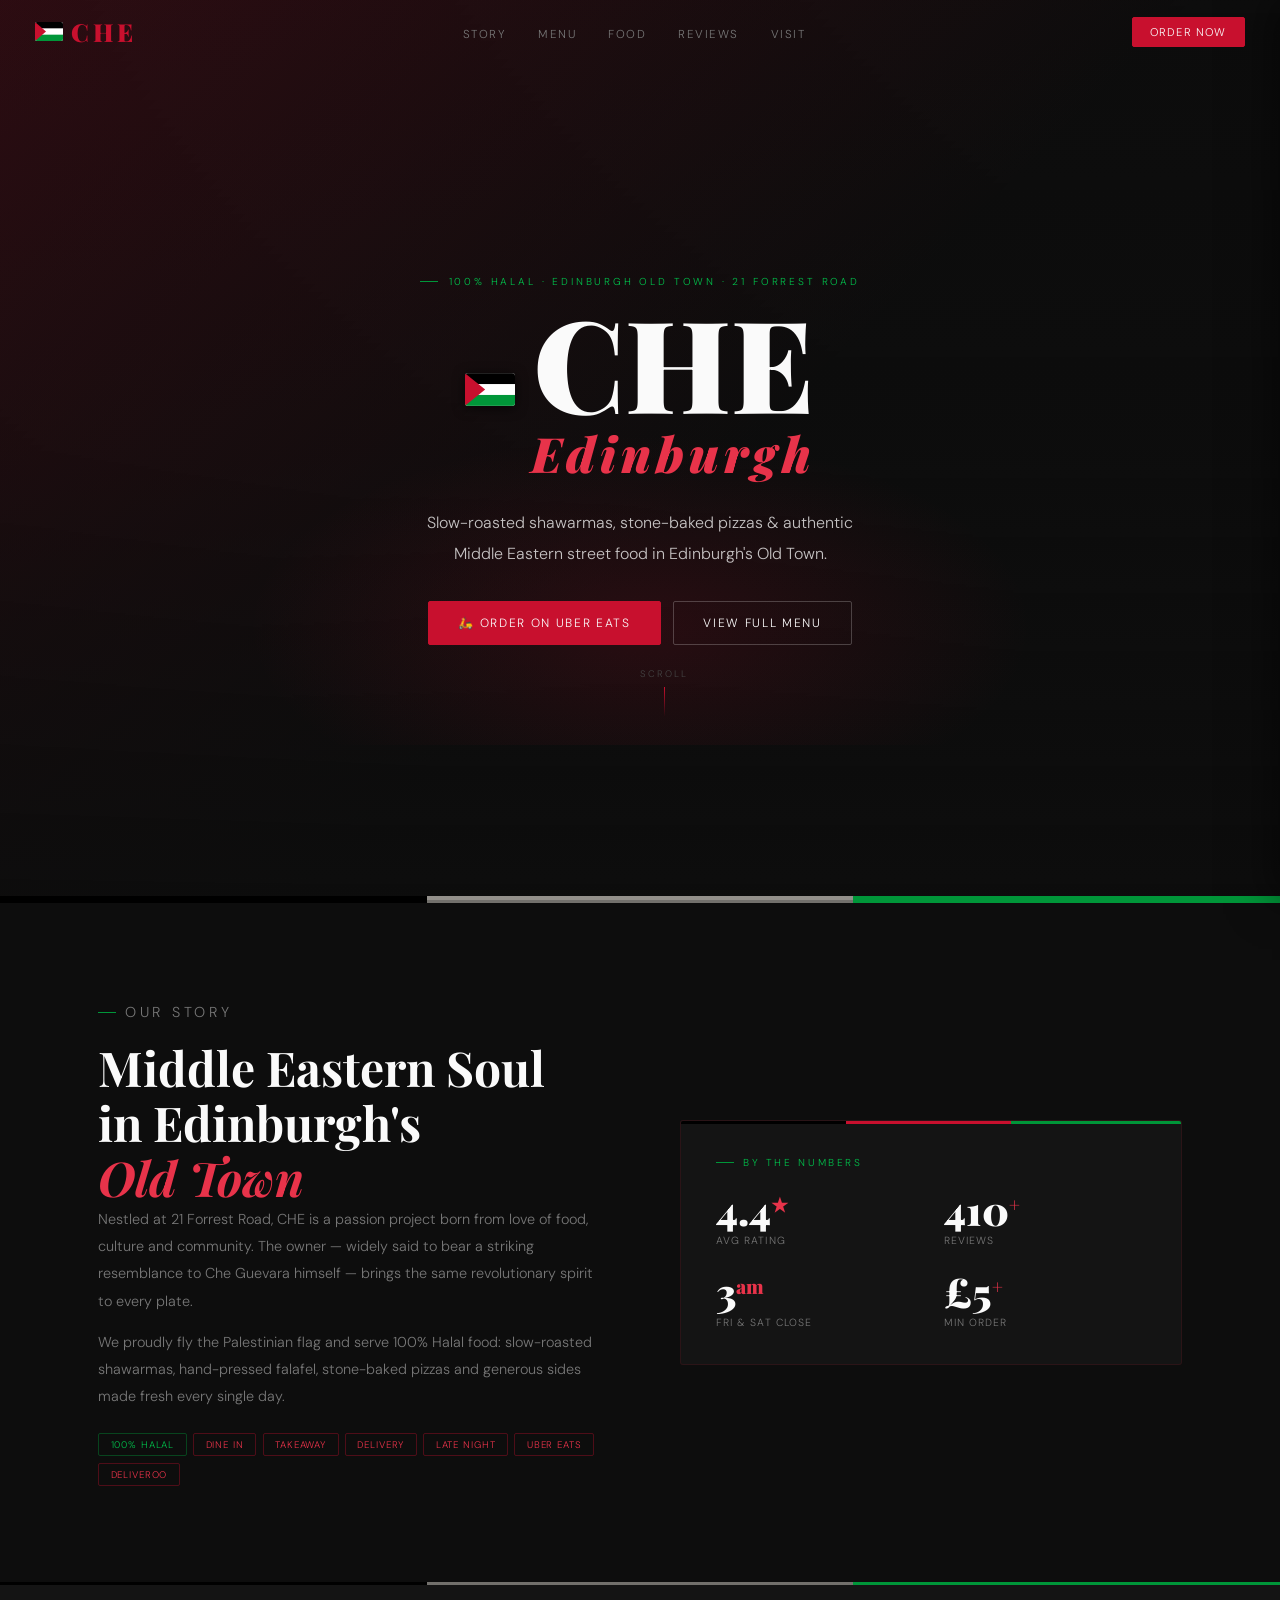
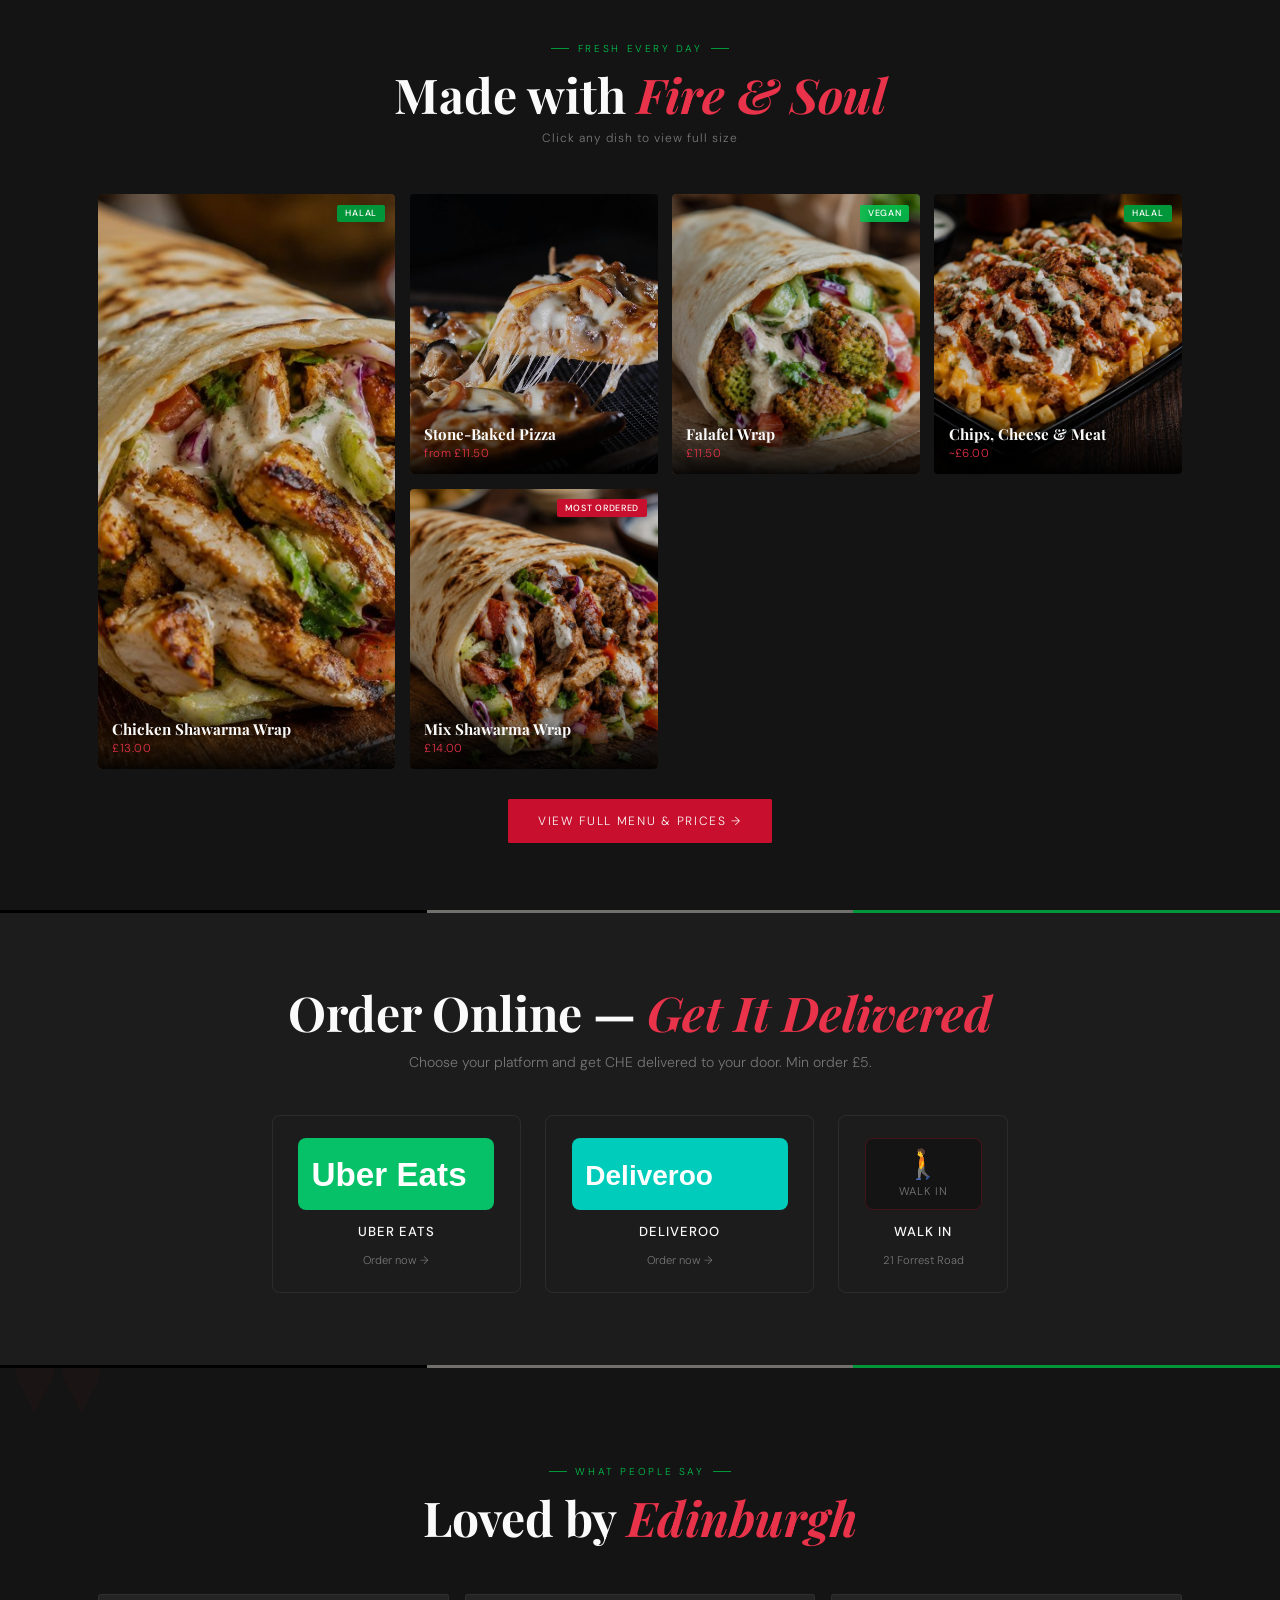
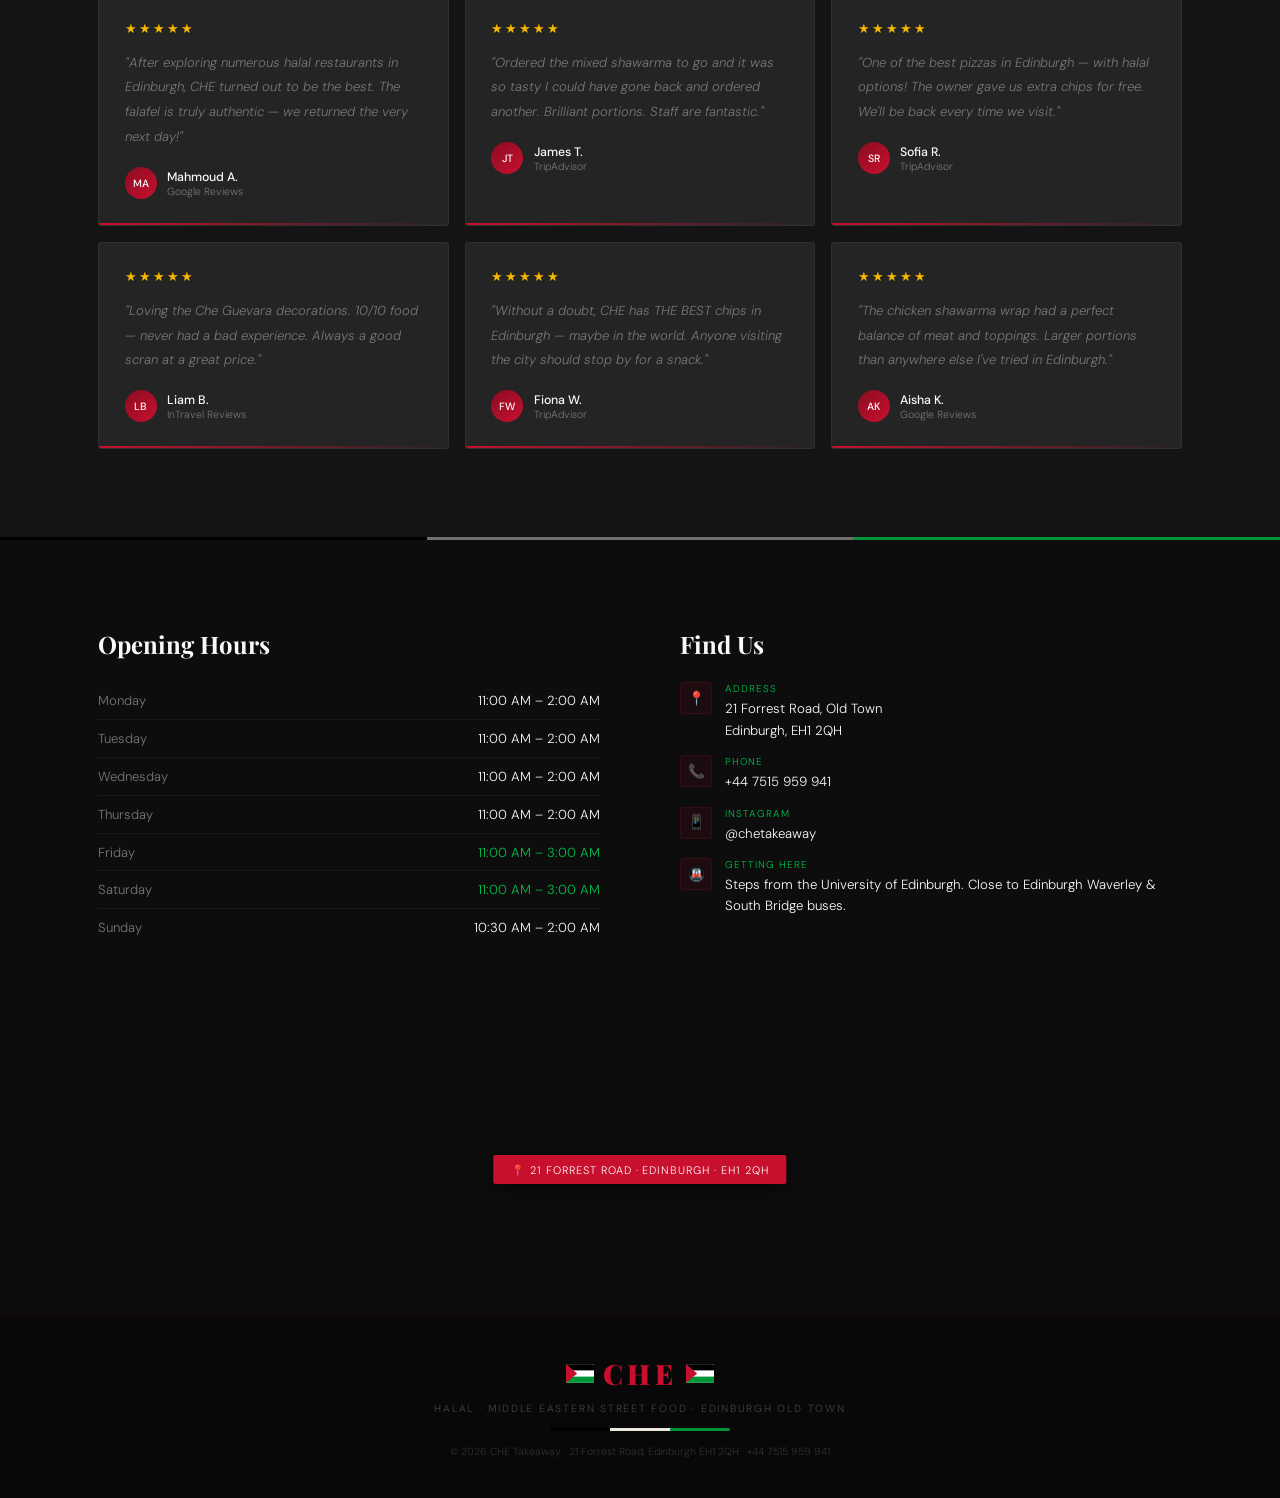
==== commit 64ba2939: "mobile menu slide-in drawer" ====
--- a/index.html
+++ b/index.html
@@ -32,6 +32,9 @@
     <span></span><span></span><span></span>
   </button>
 </nav>
+
+<!-- MOBILE OVERLAY -->
+<div class="mob-overlay" id="mobOverlay"></div>
 
 <!-- MOBILE DRAWER -->
 <div class="mob-menu" id="mobMenu">
--- a/style.css
+++ b/style.css
@@ -132,25 +132,45 @@
 
 /* Mobile drawer */
 .mob-menu {
-  position: fixed; inset: 0; z-index: 190;
-  background: rgba(13,13,13,.98); backdrop-filter: blur(20px); -webkit-backdrop-filter: blur(20px);
-  display: flex; flex-direction: column; align-items: center; justify-content: center;
-  padding: 5rem 2rem 3rem;
-  gap: 2.2rem;
+  position: fixed; top: 0; right: 0; bottom: 0; z-index: 190;
+  width: min(300px, 80vw);
+  background: rgba(13,13,13,.97); backdrop-filter: blur(20px); -webkit-backdrop-filter: blur(20px);
+  display: flex; flex-direction: column; align-items: flex-start; justify-content: center;
+  padding: 5rem 2.5rem 3rem;
+  gap: 0;
   overflow-y: auto;
-  opacity: 0; visibility: hidden; transition: opacity .35s, visibility .35s;
-}
-.mob-menu.open { opacity: 1; visibility: visible; }
+  transform: translateX(100%);
+  transition: transform .4s cubic-bezier(.4,0,.2,1);
+  box-shadow: -8px 0 40px rgba(0,0,0,.5);
+}
+.mob-menu.open { transform: translateX(0); }
+/* overlay behind drawer */
+.mob-overlay {
+  position: fixed; inset: 0; z-index: 189;
+  background: rgba(0,0,0,.5);
+  opacity: 0; visibility: hidden;
+  transition: opacity .4s, visibility .4s;
+}
+.mob-overlay.open { opacity: 1; visibility: visible; }
 .mob-close { position: absolute; top: 1.2rem; right: 1.5rem; background: none; border: none; color: var(--grey); font-size: 1.5rem; cursor: pointer; padding: .5rem; line-height: 1; }
-.mob-nav { display: flex; flex-direction: column; align-items: center; gap: 1.4rem; width: 100%; }
-.mob-link { font-family: var(--fd); font-size: clamp(1.6rem, 7vw, 2.1rem); font-weight: 700; color: var(--wht); text-decoration: none; transition: color .2s; white-space: nowrap; }
-.mob-link:hover { color: var(--red-l); }
-.mob-order { display: flex; flex-direction: column; gap: .75rem; align-items: center; width: 100%; max-width: 260px; }
-.mob-btn { font-size: .78rem; letter-spacing: .08em; text-transform: uppercase; padding: .75rem 1.5rem; border-radius: 3px; text-decoration: none; color: var(--wht); font-family: var(--fb); width: 100%; text-align: center; }
+.mob-nav { display: flex; flex-direction: column; align-items: flex-start; gap: 0; width: 100%; }
+.mob-link {
+  font-family: var(--fb); font-size: .8rem; font-weight: 500;
+  letter-spacing: .12em; text-transform: uppercase;
+  color: var(--grey); text-decoration: none;
+  padding: .9rem 0;
+  width: 100%;
+  border-bottom: 1px solid rgba(255,255,255,.07);
+  transition: color .2s;
+}
+.mob-link:first-child { border-top: 1px solid rgba(255,255,255,.07); }
+.mob-link:hover { color: var(--wht); }
+.mob-order { display: flex; flex-direction: column; gap: .65rem; width: 100%; margin-top: 2rem; }
+.mob-btn { font-size: .75rem; letter-spacing: .08em; text-transform: uppercase; padding: .75rem 1.2rem; border-radius: 3px; text-decoration: none; color: var(--wht); font-family: var(--fb); text-align: center; }
 .mob-btn.ue { background: #06C167; }
 .mob-btn.je { background: #FF8000; }
 .mob-btn.dr { background: #00CCBC; }
-.mob-flags { display: flex; gap: 10px; }
+.mob-flags { display: none; }
 
 /* ══════════════════════════════════
    HERO
